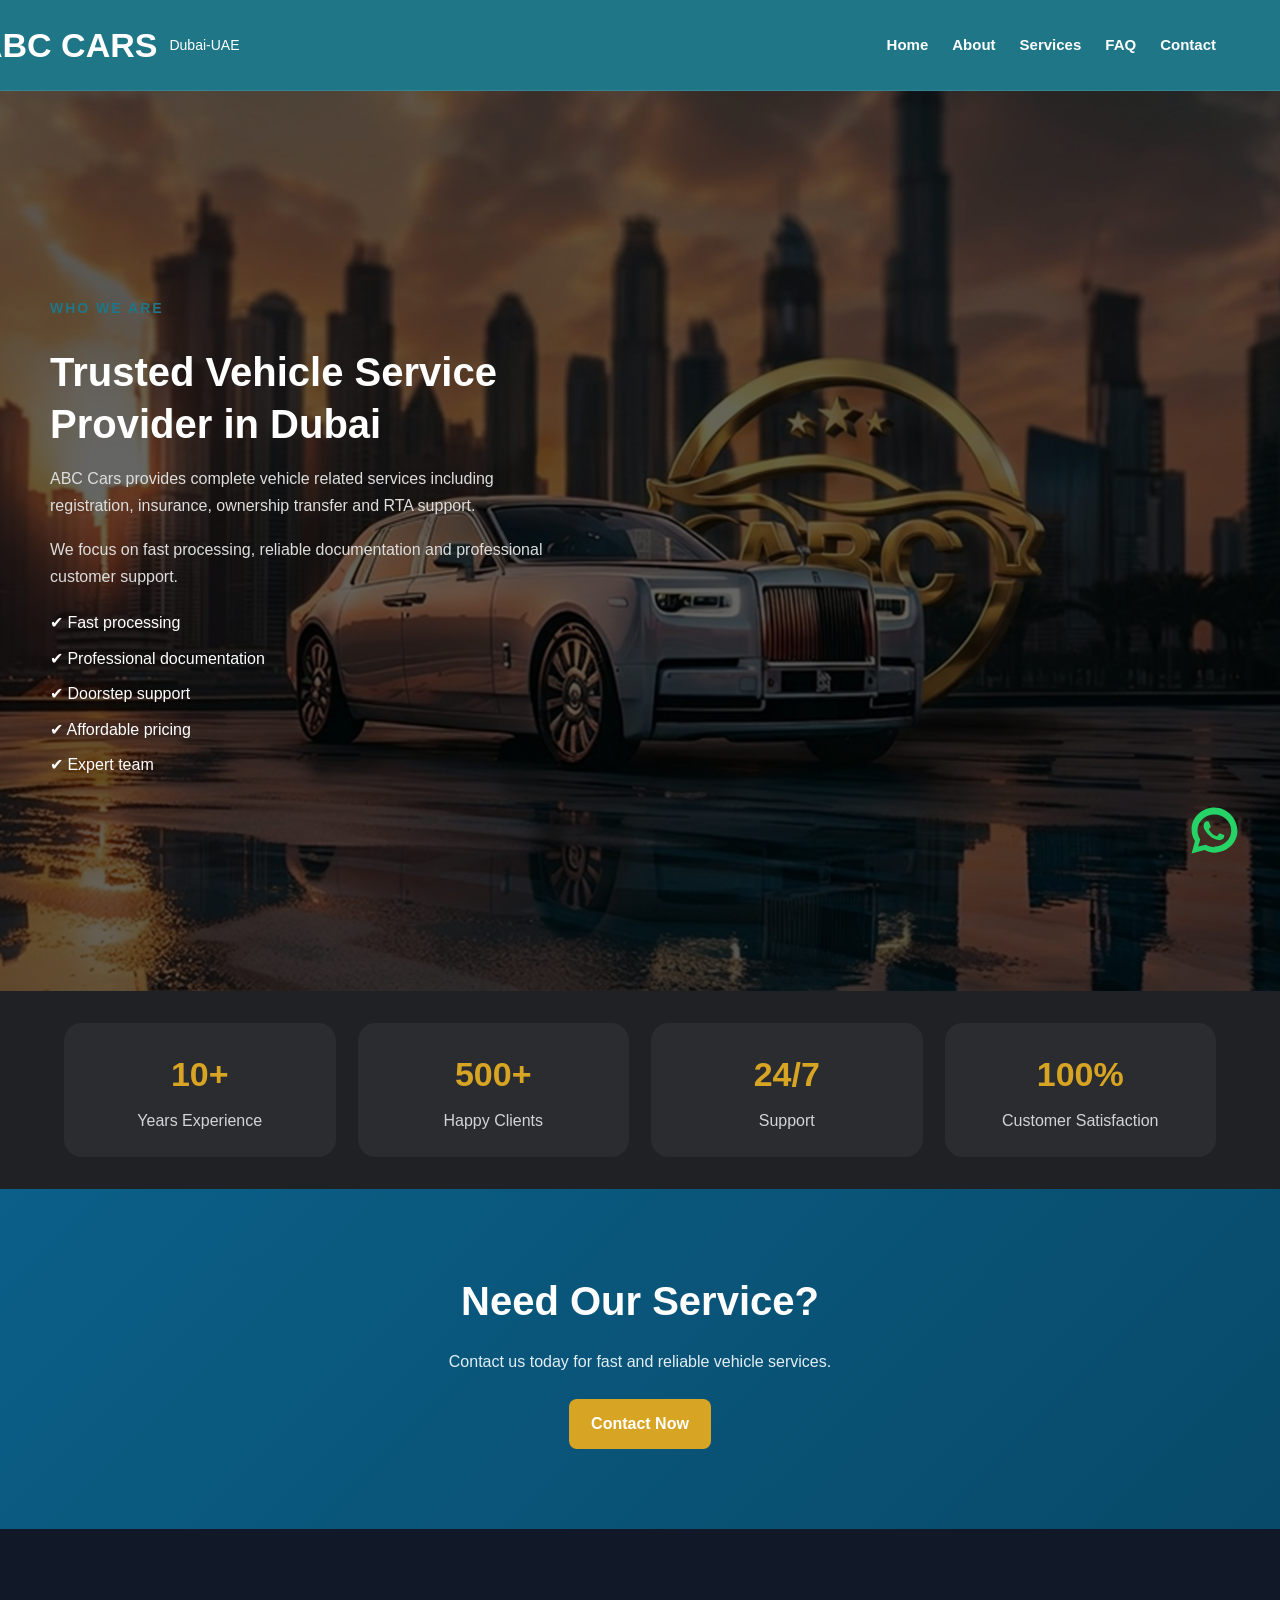
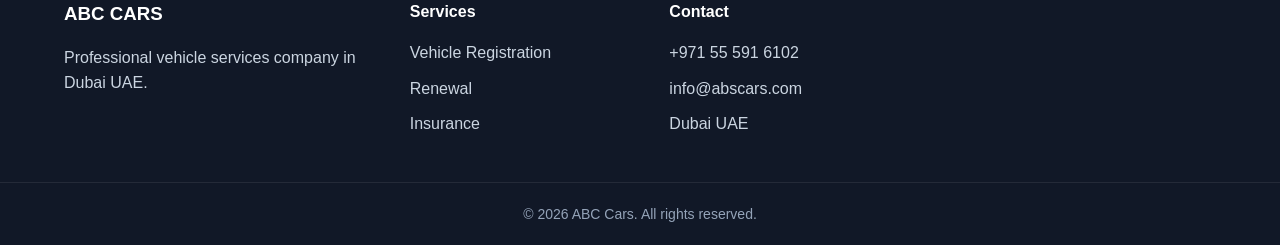
==== about.html @ 2a9a2180 "ABC CARS website - initial commit" ====
<!DOCTYPE html>
<html lang="en">
<head>
<meta charset="UTF-8">
<meta name="viewport" content="width=device-width, initial-scale=1.0">
<title>About - ABC Cars Dubai</title>

<link rel="stylesheet" href="style.css">
</head>

<body>

<!-- NAVBAR -->
<header class="navbar">
  <div class="container nav-wrap">

    <div class="logo">
      <img src="images/ABC Cars Lgo-01-02.png">
      <div class="logo-text">
        <h2>ABC CARS</h2>
        <p>Dubai-UAE</p>
      </div>
    </div>

    <button class="hamburger" id="menuBtn">☰</button>

    <ul class="nav-links" id="navLinks">
      <li><a href="index.html">Home</a></li>
      <li><a class="active" href="about.html">About</a></li>
      <li><a href="services.html">Services</a></li>
      <li><a href="faq.html">FAQ</a></li>
      <li><a href="contact.html">Contact</a></li>
    </ul>

  </div>
</header>

<section class="about-hero-section">
  <div class="about-overlay">

    <div class="container about-wrapper">

      <div class="about-content">

        <span class="section-tag">WHO WE ARE</span>
        <h2 class="section-title about-title">
  Trusted Vehicle Service Provider in Dubai
</h2>

        <p>
          ABC Cars provides complete vehicle related services including
          registration, insurance, ownership transfer and RTA support.
        </p>

        <p>
          We focus on fast processing, reliable documentation and
          professional customer support.
        </p>

        <ul class="about-list">
          <li>✔ Fast processing</li>
          <li>✔ Professional documentation</li>
          <li>✔ Doorstep support</li>
          <li>✔ Affordable pricing</li>
          <li>✔ Expert team</li>
        </ul>

      </div>

    </div>

  </div>
</section>

<!-- STATS -->
<section class="stats">
<div class="container stats-grid">

<div class="stat-box">
<h3>10+</h3>
<p>Years Experience</p>
</div>

<div class="stat-box">
<h3>500+</h3>
<p>Happy Clients</p>
</div>

<div class="stat-box">
<h3>24/7</h3>
<p>Support</p>
</div>

<div class="stat-box">
<h3>100%</h3>
<p>Customer Satisfaction</p>
</div>

</div>
</section>

<!-- CTA -->
<section class="cta-section">
<div class="container">
<h2>Need Our Service?</h2>
<p>Contact us today for fast and reliable vehicle services.</p>
<a href="contact.html" class="btn btn-secondary">Contact Now</a>
</div>
</section>

<!-- FOOTER -->
<footer class="footer">
<div class="container footer-grid">

<div>
<h3>ABC CARS</h3>
<p>Professional vehicle services company in Dubai UAE.</p>
</div>

<div>
<h4>Services</h4>
<ul class="footer-links">
<li><a href="vehicle-registration.html">Vehicle Registration</a></li>
<li><a href="renewal-registration.html">Renewal</a></li>
<li><a href="vehicle-insurance.html">Insurance</a></li>
</ul>
</div>

<div>
<h4>Contact</h4>
<p>+971 55 591 6102</p>
<p>info@abscars.com</p>
<p>Dubai UAE</p>
</div>

</div>

<div class="footer-bottom">
© 2026 ABC Cars. All rights reserved.
</div>
</footer>

<!-- WHATSAPP -->

<a href="https://wa.me/971555916102" class="whatsapp-float" target="_blank">

  <span class="wa-tooltip">Get in touch</span>

  <svg class="wa-icon" viewBox="0 0 24 24">
    <path fill="#25D366"
      d="M12 2C6.48 2 2 6.26 2 11.52c0 1.86.54 3.59 1.48 5.07L2 22l5.62-1.45c1.39.74 2.98 1.13 4.38 1.13 5.52 0 10-4.26 10-9.52S17.52 2 12 2zm0 17.27c-1.24 0-2.46-.33-3.52-.95l-.25-.15-3.34.86.89-3.14-.16-.26c-.68-1.08-1.04-2.32-1.04-3.61 0-3.86 3.3-7 7.36-7s7.36 3.14 7.36 7-3.3 7-7.36 7zm4.1-5.17c-.23-.11-1.37-.67-1.58-.75-.21-.08-.36-.11-.52.11-.15.22-.6.75-.74.9-.14.15-.27.17-.5.06-.23-.11-.98-.36-1.86-1.14-.69-.62-1.16-1.38-1.29-1.61-.13-.23-.01-.36.1-.47.1-.1.23-.25.34-.38.11-.13.15-.23.23-.38.08-.15.04-.28-.02-.39-.06-.11-.52-1.25-.71-1.71-.19-.45-.38-.39-.52-.4h-.44c-.15 0-.39.06-.59.28-.2.22-.77.75-.77 1.82s.79 2.11.9 2.26c.11.15 1.55 2.36 3.76 3.31.53.23.94.36 1.26.46.53.17 1.01.15 1.39.09.42-.06 1.37-.56 1.56-1.1.19-.54.19-1 .13-1.1-.06-.09-.21-.15-.44-.26z"/>
  </svg>

</a>

<script src="script.js"></script>
</body>
</html>
---- style.css ----
* {
  margin: 0;
  padding: 0;
  box-sizing: border-box;
}

:root {
  --primary: #0b5f88;
  --secondary: #d8a423;
  --dark: #202124;
  --dark-soft: #2f3136;
  --light: #f5f7fa;
  --white: #ffffff;
  --text: #5f6b7a;
  --border: #e5e7eb;
  --shadow: 0 12px 35px rgba(0, 0, 0, 0.12);
  --radius: 20px;
  --container: 1180px;
  --transition: 0.3s ease;
}

html {
  scroll-behavior: smooth;
}

body {
  font-family: Arial, Helvetica, sans-serif;
  color: #111827;
  background: var(--white);
  line-height: 1.6;
}

a {
  text-decoration: none;
  color: inherit;
  transition: var(--transition);
}

img {
  max-width: 100%;
  display: block;
}

ul {
  list-style: none;
}

.container {
  width: 90%;
  max-width: var(--container);
  margin: auto;
}

.section-padding {
  padding: 90px 0;
}

.btn {
  display: inline-flex;
  align-items: center;
  justify-content: center;
  gap: 10px;
  padding: 14px 26px;
  border-radius: 10px;
  font-weight: 700;
  border: none;
  cursor: pointer;
  transition: var(--transition);
}

.btn-primary {
  background: var(--primary);
  color: var(--white);
}

.btn-primary:hover {
  background: #084a69;
}

.btn-secondary {
  background: var(--secondary);
  color: var(--white);
}

.btn-secondary:hover {
  background: #b88d1c;
}

.btn-outline {
  border: 1px solid var(--white);
  color: var(--white);
  background: transparent;
}

.btn-outline:hover {
  background: var(--white);
  color: var(--primary);
}

.section-tag {
  display: inline-block;
  color: var(--secondary);
  font-size: 14px;
  font-weight: 700;
  letter-spacing: 1px;
  text-transform: uppercase;
  margin-bottom: 12px;
}

.section-title {
  font-size: 42px;
  line-height: 1.2;
  margin-bottom: 16px;
  color: #111827;
}

.section-desc {
  max-width: 700px;
  color: var(--text);
  font-size: 17px;
}

.text-center {
  text-align: center;
}



/* NAVBAR */
.navbar {
  position: sticky;
  top: 0;
  z-index: 999;
  background: #1E7687;   /* your primary color */
  border-bottom: 1px solid rgba(255,255,255,0.1);
}

.nav-wrap {
  display: flex;
  justify-content: space-between;
  align-items: center;
  gap: 20px;
  padding: 14px 0;
}

.logo {
  display: flex;
  align-items: center;
  gap: 12px;
  position: relative;
  right: 180px;
}

.logo img {
  width: 82px;              /* keep original size */
  transform: scale(1.25);   /* increase visually */
  transform-origin: left center;
}
.logo-text {
  display: flex;
  align-items: center;
  gap: 12px;
}
/* main title */
.logo-text h2 {
  font-size: 34px;
  color: #ffffff;
  margin: 0;
  line-height: 1;
}

/* divider line */
.logo-text .divider {
  width: 1px;
  height: 28px;
  background: rgba(255,255,255,0.5);
}

/* sub text */
.logo-text p {
  font-size: 14px;
  color: #fff;
  margin: 0;
}

.nav-links {
  display: flex;
  align-items: center;
  gap: 24px;
 
}

.nav-links li a {
  font-size: 15px;
  font-weight: 700;
  color: #ffffff;
  position: relative;
}

.nav-links li a:hover {
  color: #D4A017;   /* gold hover */
}

.nav-links li a::after {
  content: "";
  position: absolute;
  left: 0;
  bottom: -6px;
  width: 0%;
  height: 2px;
  display: none;
  background: var(--primary);
  transition: var(--transition);
}
.nav-links li a.active::after {
  width: 100%;
}

.nav-btn {
  display: flex;
  gap: 12px;
  align-items: center;
}

.hamburger {
  display: none;
  font-size: 28px;
  background: none;
  border: none;
  color: var(--primary);
  cursor: pointer;
}

.hero {
  position: relative;
  min-height: 100vh;
  display: flex;
  align-items: center;
  margin-top: -75px;

  padding: 0 0 40px;   /* ✅ remove top padding */
  padding-left: 60px;

  background: url("images/WhatsApp Image 2026-04-08 at 10.27.43 PM.jpeg") center/cover no-repeat;
}

/* content */
.hero-content {
  margin-left: 0;
  max-width: 600px;
  color: #fff;
}

/* badge */
.hero-badge {
  display: inline-block;
  padding: 10px 18px;
  border-radius: 50px;
  background: rgba(0,0,0,0.35);
  color: #fff;
  margin-bottom: 20px;
  backdrop-filter: blur(4px);
}

/* heading */
.hero-content h1 {
  font-family: 'Montserrat', sans-serif;
  font-size: 68px;
  line-height: 1;
  font-weight: 800;
  margin-bottom: 18px;
  text-shadow: 0 5px 20px rgba(0,0,0,0.45);
}

/* text */
.hero-subtext {
  font-size: 18px;
  margin-bottom: 28px;
  color: #fff;
  text-shadow: 0 3px 12px rgba(0,0,0,0.45);
}

/* buttons */
.hero-buttons {
  display: flex;
  gap: 15px;
  margin-bottom: 30px;
}

/* contact */
.hero-contact-box {
  display: flex;
  gap: 16px;
}

.hero-contact-item {
  padding: 16px 18px;
  border-radius: 14px;
  background: rgba(0,0,0,0.35);
  border: 1px solid rgba(255,255,255,.25);
}
.hero-services {
position: absolute;
  bottom: 100px;   /* 👈 moved up from bottom */
  left: 0;
  width: 100%;

  display: flex;
  justify-content: center;
  gap: 55px;   /* 👈 gap between boxes */

  padding: 0 20px;
 
}

/* individual boxes */
.hero-service {
  background: rgba(0,0,0,0.6);
  padding: 14px 20px;
  border-radius: 8px;

  text-align: center;
  transition: 0.3s;
}

.hero-service:last-child {
  border-right: none;
}

.hero-service h4 {
  color: #fff;
  font-size: 16px;
  font-weight: 600;
  margin: 0;
}
/* hover */
.hero-service:hover {
  background: rgba(255,255,255,0.15);
  transform: translateY(-4px);
}

/* buttons style */
.btn {
  padding: 12px 22px;
  border-radius: 8px;
  text-decoration: none;
  font-weight: 600;
}

.btn-primary {
  background: #fbbf24;
  color: #000;
}

.btn-outline {
  border: 1px solid #fff;
  color: #fff;
}

.hero-phone {
  position: absolute;
  top: 120px;
  right: 40px;
  background: rgba(0,0,0,0.4);
  color: #fff;
  padding: 12px 18px;
  border-radius: 50px;
  font-weight: 600;
  text-decoration: none;
  backdrop-filter: blur(6px);
  transition: 0.3s;
}
.hero-call {
  position: absolute;
  top: 120px;
  right: 40px;

  width: 60px;
  height: 60px;
  border-radius: 50%;

  display: flex;
  align-items: center;
  justify-content: center;

  background: rgba(255,255,255,0.12);
  backdrop-filter: blur(10px);
  border: 1px solid rgba(255,255,255,0.2);

  box-shadow: 0 10px 30px rgba(0,0,0,0.25);

  text-decoration: none;
  transition: 0.3s ease;
}

.hero-icons {
  position: absolute;
  top: 280px;
  right: 40px;

  display: flex;
  flex-direction: column;
  gap: 50px;   /* tight spacing */
}
/* make phone icon red */
.hero-icon svg {
  fill: #ff3b3b;   /* red color */
}


/* common style */
.hero-icon {
  width: 50px;
  height: 50px;
  border-radius: 50%;

  display: flex;
  align-items: center;
  justify-content: center;

  background: #e11d48;
  box-shadow: 0 8px 20px rgba(225, 29, 72, 0.4);

  transition: 0.3s ease;
}
.hero-whatsapp {
  width: 50px;
  height: 50px;
  border-radius: 50%;

  display: flex;
  align-items: center;
  justify-content: center;
  box-shadow: 0 8px 20px rgba(37, 211, 102, 0.4);

  position: relative;
  transition: 0.3s ease;
}
/* tooltip */
.icon-tooltip {
  position: absolute;
  right: 70px;
  top: 50%;
  transform: translateY(-50%);

  background: rgba(0,0,0,0.75);
  color: #fff;
  padding: 6px 12px;
  border-radius: 6px;
  font-size: 13px;
  white-space: nowrap;

  opacity: 0;
  visibility: hidden;
  transition: 0.3s ease;
}

/* show on hover */
.hero-icon:hover .icon-tooltip,
.hero-whatsapp:hover .icon-tooltip {
  opacity: 1;
  visibility: visible;
  right: 75px;
}
.hero-whatsapp {
  color: #25D366;   /* official WhatsApp green */
}

/* icon sizes */
.hero-icon svg,
.wa-icon {
  width: 24px;
  height: 24px;
  fill: #fff;
}

/* hover effects */
.hero-icon:hover {
  transform: scale(1.1);
  background: #D4A017;
}

.hero-icon:hover svg {
  fill: #000;
}

.hero-whatsapp:hover {
  transform: scale(1.1);
  background: rgba(255,255,255,0.2);
}

.hero-whatsapp:hover .wa-icon {
  fill: #fff;
}
/* ABOUT */

/* ABOUT HERO SECTION */
.about-hero-section {
  position: relative;
  height: 100vh;
  background: url("images/WhatsApp Image 2026-04-08 at 10.27.43 PM.jpeg") center/cover no-repeat;
  color: #fff;
}

/* OVERLAY (IMPORTANT) */
.about-overlay {
  position: absolute;
  width: 100%;
  height: 100%;
  top: 0;
  left: 0;
  background: rgba(0, 0, 0, 0.6); /* makes text readable */

  display: flex;
  align-items: center;
}

/* WRAPPER */
.about-wrapper {
  position: relative;
  z-index: 2;
  display: flex;
  width: 100%;
}

/* CONTENT */
.about-content {
  max-width: 520px;
  margin-right: 60px;
  text-align: left;
}
.about-title {
  color: #ffffff;
  font-size: 40px;
  line-height: 1.3;
}
/* TEXT STYLING */
.section-tag {
  color:#1E7687;
  letter-spacing: 2px;
  font-size: 14px;
}

.section-title {
  font-size: 40px;
  margin: 15px 0;
  line-height: 1.3;
}

.about-content p {
  color: #ddd;
  margin-bottom: 16px;
  line-height: 1.7;
}

/* LIST */
.about-list {
  margin-top: 20px;
}

.about-list li {
  margin-bottom: 10px;
  color: #fff;
}

/* REMOVE UNUSED (IMPORTANT) */
/* DELETE these from your code:
.about-grid {}
.about-image {}
*/

/* MOBILE FIX */
@media (max-width: 768px) {
  .about-wrapper {
    justify-content: center;
    padding: 0 20px;
  }

  .about-content {
    margin-right: 0;
    text-align: center;
  }
}
/* STATS */
.stats {
  background: var(--dark);
  color: var(--white);
  padding: 32px 0;
}

.stats-grid {
  display: grid;
  grid-template-columns: repeat(4, 1fr);
  gap: 22px;
}

.stat-box {
  background: rgba(255, 255, 255, 0.05);
  border-radius: 18px;
  padding: 24px 20px;
  text-align: center;
}

.stat-box h3 {
  font-size: 34px;
  color: var(--secondary);
  margin-bottom: 6px;
}

.stat-box p {
  color: #d1d5db;
}

/* SERVICES */
.services-grid {
  display: grid;
  grid-template-columns: repeat(3, 1fr);
  gap: 26px;
  margin-top: 40px;
}

.service-card {
  background: var(--white);
  border: 1px solid var(--border);
  border-radius: var(--radius);
  padding: 28px;
  box-shadow: 0 8px 22px rgba(0, 0, 0, 0.05);
  transition: var(--transition);
}

.service-card:hover {
  transform: translateY(-8px);
  box-shadow: var(--shadow);
}

.service-icon {
  width: 62px;
  height: 62px;
  border-radius: 16px;
  background: rgba(11, 95, 136, 0.1);
  color: var(--primary);
  display: flex;
  align-items: center;
  justify-content: center;
  font-size: 26px;
  font-weight: 800;
  margin-bottom: 18px;
}

.service-card h3 {
  font-size: 22px;
  margin-bottom: 12px;
  color: #111827;
}

.service-card p {
  color: var(--text);
  margin-bottom: 18px;
}

.service-card a {
  color: var(--primary);
  font-weight: 700;
}

/* SERVICE DETAIL */
.service-detail {
  display: grid;
  grid-template-columns: 1fr 0.9fr;
  gap: 40px;
  align-items: center;
}

.service-detail img {
  border-radius: var(--radius);
  box-shadow: var(--shadow);
}

.service-detail-content h2 {
  font-size: 38px;
  margin-bottom: 18px;
}

.service-detail-content p {
  margin-bottom: 14px;
  color: var(--text);
}

.detail-list {
  margin-top: 20px;
}

.detail-list li {
  padding: 12px 0;
  border-bottom: 1px solid #e5e7eb;
  color: #374151;
  font-weight: 600;
}

/* WHY CHOOSE */
.why-section {
  background: var(--light);
}

.why-grid {
  display: grid;
  grid-template-columns: repeat(4, 1fr);
  gap: 24px;
  margin-top: 40px;
}

.why-card {
  background: var(--white);
  border-radius: var(--radius);
  padding: 28px 22px;
  text-align: center;
  box-shadow: 0 8px 20px rgba(0, 0, 0, 0.05);
}

.why-card h3 {
  margin: 16px 0 10px;
  font-size: 21px;
}

.why-card p {
  color: var(--text);
}

/* TESTIMONIAL */
.testimonial-grid {
  display: grid;
  grid-template-columns: repeat(2, 1fr);
  gap: 24px;
  margin-top: 40px;
}

.testimonial-card {
  background: var(--white);
  border: 1px solid var(--border);
  border-radius: var(--radius);
  padding: 28px;
  box-shadow: 0 8px 20px rgba(0, 0, 0, 0.04);
}

.testimonial-card p {
  color: var(--text);
  margin-bottom: 16px;
}

.testimonial-card h4 {
  color: #111827;
  margin-bottom: 4px;
}

.testimonial-card span {
  color: #6b7280;
  font-size: 14px;
}

/* FAQ */
.faq-wrapper {
  max-width: 950px;
  margin: 40px auto 0;
}

.faq-item {
  border: 1px solid var(--border);
  border-radius: 14px;
  margin-bottom: 16px;
  overflow: hidden;
  background: var(--white);
}

.faq-question {
  width: 100%;
  border: none;
  background: var(--white);
  padding: 20px 22px;
  text-align: left;
  font-size: 18px;
  font-weight: 700;
  cursor: pointer;
  color: #1f2937;
  display: flex;
  justify-content: space-between;
  align-items: center;
}

.faq-answer {
  display: none;
  padding: 0 22px 20px;
  color: var(--text);
}

.faq-item.active .faq-answer {
  display: block;
}

.faq-item.active .faq-question {
  color: var(--primary);
}

/* CONTACT */
.contact-grid {
  display: grid;
  grid-template-columns: 0.9fr 1.1fr;
  gap: 30px;
  margin-top: 40px;
}

.contact-info {
  background: var(--dark);
  color: var(--white);
  padding: 35px;
  border-radius: var(--radius);
}

.contact-info h3 {
  font-size: 28px;
  margin-bottom: 20px;
}

.contact-info p {
  color: #d1d5db;
  margin-bottom: 14px;
}

.contact-card {
  margin-bottom: 18px;
  padding-bottom: 18px;
  border-bottom: 1px solid rgba(255, 255, 255, 0.12);
}

.contact-form {
  background: var(--white);
  padding: 35px;
  border-radius: var(--radius);
  box-shadow: var(--shadow);
}

.form-group {
  margin-bottom: 18px;
}

.form-group input,
.form-group select,
.form-group textarea {
  width: 100%;
  padding: 15px 16px;
  border: 1px solid var(--border);
  border-radius: 10px;
  font-size: 15px;
  outline: none;
}

.form-group input:focus,
.form-group select:focus,
.form-group textarea:focus {
  border-color: var(--primary);
}

.form-group textarea {
  resize: vertical;
  min-height: 140px;
}

/* CTA */
.cta-section {
  background: linear-gradient(135deg, var(--primary), #084a69);
  color: var(--white);
  padding: 80px 0;
  text-align: center;
}

.cta-section h2 {
  font-size: 40px;
  margin-bottom: 16px;
}

.cta-section p {
  max-width: 760px;
  margin: 0 auto 24px;
  color: #e3eff7;
}

/* FOOTER */
.footer {
  background: #111827;
  color: #cbd5e1;
  padding-top: 70px;
}

.footer-grid {
  display: grid;
  grid-template-columns: 1.1fr 0.8fr 0.8fr 1fr;
  gap: 30px;
  padding-bottom: 35px;
}

.footer h3,
.footer h4 {
  color: var(--white);
  margin-bottom: 16px;
}

.footer p,
.footer li {
  color: #cbd5e1;
  margin-bottom: 10px;
}

.footer-links li a:hover {
  color: var(--secondary);
}

.footer-bottom {
  border-top: 1px solid rgba(255, 255, 255, 0.08);
  text-align: center;
  padding: 20px 0;
  color: #94a3b8;
  font-size: 14px;
}

/* FLOATING BUTTON */
.whatsapp-float {
  position: fixed;
  right: 20px;
  bottom: 20px;
  background: #25d366;
  color: var(--white);
  padding: 14px 18px;
  border-radius: 40px;
  font-weight: 700;
  box-shadow: 0 12px 24px rgba(37, 211, 102, 0.3);
  z-index: 999;
}

/* RESPONSIVE */
@media (max-width: 1100px) {
  .hero-left h1 {
    font-size: 60px;
  }

  .hero-grid,
  .about-grid,
  .service-detail,
  .contact-grid,
  .footer-grid,
  .why-grid {
    grid-template-columns: 1fr 1fr;
  }

  .services-grid {
    grid-template-columns: repeat(2, 1fr);
  }

  .stats-grid {
    grid-template-columns: repeat(2, 1fr);
  }

  .hero::before {
    width: 42%;
    height: 180px;
  }
}

@media (max-width: 991px) {
  .hamburger {
    display: block;
  }

  .nav-btn {
    display: none;
  }

  .nav-links {
    position: absolute;
    top: 100%;
    left: 0;
    width: 100%;
    background: var(--white);
    flex-direction: column;
    align-items: flex-start;
    padding: 20px 5%;
    gap: 18px;
    display: none;
    border-top: 1px solid var(--border);
    box-shadow: 0 12px 24px rgba(0, 0, 0, 0.06);
  }

  .nav-links.show {
    display: flex;
  }

  .hero {
    min-height: auto;
    padding: 90px 0 70px;
  }

  .hero-grid,
  .about-grid,
  .service-detail,
  .contact-grid,
  .footer-grid,
  .testimonial-grid,
  .why-grid {
    grid-template-columns: 1fr;
  }

  .hero-left h1 {
    font-size: 52px;
  }

  .hero-right {
    min-height: auto;
    margin-top: 30px;
  }

  .hero-logo-box {
    position: static;
    margin-bottom: 20px;
  }

  .hero-shield {
    width: 180px;
    right: 50%;
    transform: translateX(50%);
    top: 40px;
  }

  .hero::before {
    display: none;
  }
}

@media (max-width: 768px) {
  .section-padding {
    padding: 70px 0;
  }

  .section-title,
  .cta-section h2 {
    font-size: 32px;
  }

  .page-hero h1 {
    font-size: 38px;
  }

  .hero-left h1 {
    font-size: 42px;
  }

  .hero-points li,
  .hero-contact p {
    font-size: 16px;
  }

  .services-grid,
  .stats-grid {
    grid-template-columns: 1fr;
  }

  .logo img {
    width: 52px;
    height: 52px;
  }

  .logo-text h2 {
    font-size: 28px;
  }
}

@media (max-width: 480px) {
  .hero-left h1 {
    font-size: 34px;
  }

  .section-title {
    font-size: 28px;
  }

  .page-hero h1 {
    font-size: 32px;
  }

  .btn {
    width: 50%;
  }

  .topbar .container {
    justify-content: center;
    text-align: center;
  }
}

.whatsapp-float {
  position: fixed;
  right: 20px;
  bottom: 20px;
  background: transparent;
  box-shadow: none;
  z-index: 999;
}

.wa-icon {
  width: 55px;
  height: 55px;
  cursor: pointer;
  transition: .3s ease;
}

.wa-icon:hover {
  transform: scale(1.1);
}
/* Tooltip bubble */
.wa-tooltip {
  position: absolute;
  right: 70px;
  background: #fff;
  color: #111;
  padding: 8px 14px;
  border-radius: 20px;
  font-size: 14px;
  font-weight: 600;
  box-shadow: 0 8px 20px rgba(0,0,0,.15);
  white-space: nowrap;
  opacity: 0;
  transform: translateY(5px);
  transition: .3s ease;
}

/* arrow */
.wa-tooltip::after {
  content: "";
  position: absolute;
  right: -6px;
  top: 50%;
  transform: translateY(-50%);
  border-left: 6px solid #fff;
  border-top: 6px solid transparent;
  border-bottom: 6px solid transparent;
}

/* show on hover */
.whatsapp-float:hover .wa-tooltip {
  opacity: 1;
  transform: translateY(0);
}




@media (max-width: 768px) {

  /* FIX logo position only in mobile */
  .logo {
    right: 0;
  }

  /* Show hamburger */
  .hamburger {
    display: block;
    color: #fff;
  }
.navbar {
  position: relative;   /* ✅ IMPORTANT */
} 

.nav-links {
    position: absolute;
    top: 100%;
    right: 0;
    left: auto;

    width: 150px;
    background: #1E7687;

    padding: 15px;
    border-radius: 10px;

    display: none;
    align-items: center;
  }

  .nav-links.active {
    display: flex;
    flex-direction: column;
  }


  /* ✅ SHOW MENU */
  .nav-links.active {
    opacity: 1;
    visibility: visible;
    transform: translateY(0);
  }


   .nav-links li a {
    font-size: 15px;      /* slightly smaller */
    padding: 8px 0;       /* tighter spacing */
  }

  /* Show when active */
  .nav-links.active {
    right: 0;
  }

  /* Adjust logo text for small screens */
  .logo-text h2 {
    font-size: 18px;
  }

  .logo-text p {
    font-size: 11px;
  }

}

@media (max-width: 768px) {

  /* HERO BACKGROUND WIDTH FIX */
  .hero {
    margin-top: 0;
    padding: 70px 15px 90px;
     /* show more width */
  }

  /* CONTENT */
  .hero-content h1 {
    font-size: 28px;
    line-height: 1.2;
  }

  .hero-subtext {
    font-size: 14px;
  }
/* BUTTONS SMALL + ONE LINE */
.hero-buttons {
  display: flex;
  flex-direction: row;
  justify-content: center;
  align-items: center;
  gap: 8px;
  flex-wrap: nowrap; /* FORCE single line */
  width: 50%;
  margin-left: 10px;
}

.hero-badge {
  display: inline-block;
  padding: 4px 12px;     /* slightly bigger */
  border-radius: 50px;
  background: rgba(0, 0, 0, 0.35);
  color: #fff;
  font-size: 11px;
  margin-bottom: 10px;    /* reduced spacing */
  margin-top: -40px;     /* moves it upward */
  backdrop-filter: blur(4px);
  line-height: 1.2;
}
.btn {
  padding: 6px 2px;
  font-size: 11px;
  white-space: nowrap; /* prevent text breaking */
  border-radius: 20px;
}

  /* 🔥 SERVICES — ONE LINE ONLY */
  .hero-services {
    position: absolute;
    bottom: 15px;
    left: 0;
    width: 90%;

    display: flex;
    justify-content: space-between;
    gap: 6px;
    padding: 0 10px;
  }

  .hero-service {
    padding: 3px 2px;
    flex: 1; /* equal width */
    text-align: center;
  }

  .hero-service h4 {
    font-size: 9px;
    line-height: 1.2;
  }

  /* 🔥 ICONS SMALL + CLEAN */
.hero-icons {
  position: absolute;   /* ✅ sticks inside hero */
  top: 130px;           /* same as desktop */
  right: 15px;

  display: flex;
  flex-direction: column;
  gap: 35px;

  z-index: 10;
}

/* KEEP SAME SIZE AS DESKTOP */
.hero-icon,
.hero-whatsapp {
  width: 40px;
  height: 40px;

  display: flex;
  align-items: center;
  justify-content: center;
}

/* ICON SIZE */
.hero-icon svg,
.wa-icon {
  width: 24px;
  height: 24px;
}

/* OPTIONAL */
.icon-tooltip {
  display: none;
}

}



/* TABLET */
@media (max-width: 768px) {
  .cta-section {
    padding: 60px 15px;
  }

  .cta-section h2 {
    font-size: 28px;
  }

  .cta-section p {
    font-size: 14px;
  }

  .cta-section .btn {
    padding: 10px 20px;
    font-size: 13px;
  }
}

/* MOBILE SMALL */
@media (max-width: 480px) {
  .cta-section h2 {
    font-size: 24px;
  }

  .cta-section p {
    font-size: 13px;
  }

  .cta-section .btn {
    width: 100%;   /* full width button on very small screens */
    max-width: 105px;

  }
}




@media (max-width: 768px) {

  /* FOOTER */
  .footer {
    padding-top: 40px;
    text-align: center;
  }

  /* GRID */
  .footer-grid {
    grid-template-columns: 1fr;
    gap: 16px;   /* tighter spacing */
    padding-bottom: 18px;
  }

  /* HEADINGS SMALLER */
  .footer h3 {
    font-size: 16px;
    margin-bottom: 8px;
  }

  .footer h4 {
    font-size: 15px;
    margin-bottom: 8px;
  }

  /* TEXT SMALL + TIGHT */
  .footer p,
  .footer li {
    font-size: 13px;
    margin-bottom: 6px;
    line-height: 1.4;
  }

  /* LINKS CLEAN */
  .footer-links {
    padding: 0;
  }

  .footer-links li {
    margin-bottom: 6px;
  }

  /* FOOTER BOTTOM */
  .footer-bottom {
    font-size: 11px;
    padding: 12px 8px;
  }
}


/* about.html */

/* ================= ABOUT HERO RESPONSIVE ================= */

/* BASE */
@media (max-width: 768px) {

  .about-hero-section {
    padding: 70px 15px 90px;   /* same spacing as home hero */
    min-height: auto;
  }

  .about-overlay {
    align-items: center;   /* vertical center like hero */
  }

  .about-wrapper {
    justify-content: flex-start; /* left aligned like home */
  }

  .about-content {
    max-width: 100%;
  }

  .about-title {
    font-size: 28px;      /* match home hero */
    line-height: 1.2;
  }

  .about-content p {
    font-size: 14px;
  }

}


@media (max-width: 480px) {

  .about-hero-section {
    padding: 60px 15px 80px;   /* tighter like home */
  }

  .about-title {
    font-size: 24px;
  }

  .about-content p {
    font-size: 13px;
  }

}
/* ================= TABLET ================= */
@media (max-width: 992px) {

  .about-hero-section {
    min-height: auto;
     min-height: 70vh;
    padding: 60px 20px;
  }

  .about-title {
    font-size: 48px;
    line-height: 1.15;
  }

  .about-content p {
    font-size: 16px;
  }
}

/* ================= MOBILE ================= */
@media (max-width: 768px) {

  .about-hero-section {
    padding: 50px 20px;
     min-height: 50vh;
    text-align: left;   /* ✅ LEFT ALIGN */
  }

  .about-overlay {
    justify-content: flex-start;  /* ✅ keep left */
  }

  .about-wrapper {
    justify-content: flex-start;  /* ✅ keep left */
  }

  .about-content {
    text-align: left;   /* ✅ LEFT ALIGN */
    max-width: 100%;
  }

  /* 🔥 HERO STYLE FONT */
  .about-title {
    font-size: 42px;
    line-height: 1.1;
    font-weight: 800;
  }

  .section-tag {
    font-size: 13px;
    letter-spacing: 1px;
  }

  .about-content p {
    font-size: 16px;
  }

  .about-list {
    margin-top: 18px;
  }

  .about-list li {
    font-size: 14px;
  }
}

/* ================= SMALL MOBILE ================= */
@media (max-width: 480px) {

  .about-title {
    font-size: 34px;
  }
    .about-hero-section {
    min-height: 55vh;   /* ⬅️ compact hero */
    padding: 40px 15px;
  }

  .about-content p {
    font-size: 15px;
  }

  .about-list li {
    font-size: 13px;
  }
}



/* ================= STATS + CTA RESPONSIVE ================= */

/* Tablet */
@media (max-width: 992px) {

  .stats {
    padding: 20px 0; /* reduce height */
  }

  .stats-grid {
    grid-template-columns: repeat(2, 1fr);
    gap: 12px;
  }

  .stat-box {
    padding: 14px 10px;
    border-radius: 12px;
  }

  .stat-box h3 {
    font-size: 22px;
  }

  .stat-box p {
    font-size: 13px;
  }

  /* CTA smaller */
  .cta-section {
    padding: 50px 20px;
  }

  .cta-section h2 {
    font-size: 28px;
  }

  .cta-section p {
    font-size: 14px;
  }

  .cta-section .btn {
    padding: 10px 18px;
    font-size: 14px;
  }
}


/* Mobile */
@media (max-width: 768px) {

  .stats {
    padding: 16px 0;
  }

  .stats-grid {
    grid-template-columns: repeat(2, 1fr); /* still 2 per row */
    gap: 10px;
  }

  .stat-box {
    padding: 12px 8px;
  }

  .stat-box h3 {
    font-size: 20px;
  }

  .stat-box p {
    font-size: 12px;
  }

  /* CTA compact */
  .cta-section {
    padding: 40px 15px;
    text-align: center;
  }

  .cta-section h2 {
    font-size: 24px;
  }

  .cta-section p {
    font-size: 13px;
    margin-bottom: 16px;
  }

  .cta-section .btn {
    padding: 8px 16px;
    font-size: 13px;
  }
}


/* Small Mobile */
@media (max-width: 480px) {

  .stats-grid {
    grid-template-columns: 1fr 1fr; /* keep compact */
  }

  .stat-box h3 {
    font-size: 18px;
  }

  .stat-box p {
    font-size: 11px;
  }

  .cta-section h2 {
    font-size: 20px;
  }

  .cta-section p {
    font-size: 12px;
  }

  .cta-section .btn {
    font-size: 12px;
    padding: 7px 14px;
  }
}



/* ================= iPhone XR / 400px–430px FIX ================= */
@media (min-width: 400px) and (max-width: 430px) {

  .about-hero-section {
    min-height: 50vh;
    padding: 40px 15px;   /* same as iPhone SE */
  }

  .about-content {
    text-align: left;
    max-width: 100%;
  }

  /* 🔥 FORCE SAME FONT AS SE */
  .about-title {
    font-size: 34px;   /* same as your 480px block */
    line-height: 1.1;
    font-weight: 800;
  }

  .section-tag {
    font-size: 13px;
  }

  .about-content p {
    font-size: 15px;
  }

  .about-list li {
    font-size: 13px;
  }

}



/* ================= SERVICE PAGE HERO RESPONSIVE ================= */

/* 📱 Tablet & Mobile */
@media (max-width: 768px) {

  .page-hero {
    min-height: 40vh;
    padding: 60px 15px 20px;
    margin-bottom: -40px;
    display: flex;
    align-items: center;
    text-align: left;   /* same as home hero */
  }

  .page-hero-content {
    text-align: left;
  }

  .page-hero h1,
  .page-hero-content h1 {
    font-size: 28px;
    line-height: 1.2;
    margin-bottom: 8px;
  }

  .page-hero p,
  .page-hero-content p {
    font-size: 14px;
  }

  .section-title {
    font-size: 30px;
    line-height: 1.3;
    margin-bottom: 10px;
  }

  .section-tag {
    font-size: 12px;
    margin-bottom: 6px;
    display: block;
  }

  .section-padding {
    padding: 20px 0;
     padding-top: 40px; 
  }

}


/* 📱 Small Mobile */
@media (max-width: 480px) {

  .page-hero {
    min-height: 30vh;
    padding: 50px 15px 15px;
    margin-bottom: -40px;
  }

  .page-hero h1 {
    font-size: 24px;
  }

  .page-hero p {
    font-size: 13px;
  }

}


/* 📱 Extra Small Devices (iPhone SE, etc.) */
@media (max-width: 380px) {

  .page-hero {
    min-height: 28vh;
    padding: 45px 12px 10px;
  }

  .page-hero h1 {
    font-size: 22px;
  }

}
/* ================= FAQ RESPONSIVE ================= */

/* Mobile (XR, normal phones) */
@media (max-width: 768px) {

  /* FIX spacing between sections */
  .section-padding {
    padding: 30px 0;   /* 👈 only top-bottom (important) */
  }

  .page-hero {
    padding-bottom: 85px;
  }

  /* FAQ wrapper */
  .faq-wrapper {
    max-width: 360px;
    margin: 10px auto 0;
  }

  /* FAQ items */
  .faq-item {
    width: 100%;
    margin-bottom: 16px;   /* 👈 balanced spacing */
    border-radius: 10px;
  }

  .faq-question {
    width: 100%;
    font-size: 15px;
    padding: 14px 16px;
    text-align: left;
  }

  .faq-answer {
    width: 100%;
    font-size: 14px;
    padding: 0 16px 14px;
    line-height: 1.6;
    text-align: left;
  }

}


/* Small phones (iPhone SE) */
@media (max-width: 380px) {

  .faq-wrapper {
    max-width: 100%;
    padding: 0 10px;
  }

  .faq-item {
    margin-bottom: 12px;   /* 👈 smaller spacing */
  }

  .faq-question {
    font-size: 14px;
    padding: 12px 14px;
  }

}

/* ================= WHATSAPP MOBILE ================= */
@media (max-width: 768px) {

  .wa-icon {
    width: 50px;   /* 👈 bigger icon */
    height: 50px;
    margin-bottom: 10px;
  }

  .whatsapp-float {
    right: 15px;
    bottom: 15px;
  }

  .wa-tooltip {
    font-size: 13px;
    padding: 16px 15px;
  }

}



/* ================= CONTACT RESPONSIVE ================= */

/* Tablet */
@media (max-width: 992px) {

  .contact-grid {
    grid-template-columns: 1fr;
    gap: 25px;
  }

  .contact-info,
  .contact-form {
    padding: 25px;
  }

  .contact-info h3 {
    font-size: 22px;
  }
}


/* Mobile (ALL PHONES FIXED) */
@media (max-width: 768px) {

  .section-padding {
    padding: 35px 0;   /* clean spacing */
  }

  .contact-grid {
    grid-template-columns: 1fr;
    gap: 30px;
  }

    .section-padding {
    padding: 5px 0;   /* 🔥 reduce top & bottom gap */
  }

    .contact-info {

    margin-bottom: 5px;   /* 🔥 remove extra space */
  }

  /* 🔥 FIX WIDTH ISSUE (important for iPhone SE & XR) */
  .container {
    
    width: 92%;
  }

  .contact-info,
  .contact-form {
    width: 100%;
    padding: 20px;
    border-radius: 14px;
  }

  /* TEXT */
  .contact-info h3 {
    font-size: 20px;
    margin-bottom: 15px;
  }

  .contact-card p {
    font-size: 14px;
  }

  /* FORM */
  .form-group input,
  .form-group select,
  .form-group textarea {
    font-size: 14px;
    padding: 12px 14px;
  }

  .form-group textarea {
    min-height: 120px;
  }

  /* BUTTON */
  .btn {
    width: 100%;
    padding: 12px;
    font-size: 14px;
  }

}


/* SMALL MOBILE (iPhone SE FIX) */
@media (max-width: 380px) {

  .contact-info,
  .contact-form {
    padding: 16px;
  }

  .contact-info h3 {
    font-size: 18px;
  }

  .contact-card p {
    font-size: 13px;
  }

  .form-group input,
  .form-group select,
  .form-group textarea {
    font-size: 13px;
    padding: 10px 12px;
  }

  .btn {
    font-size: 13px;
    padding: 10px;
  }

}
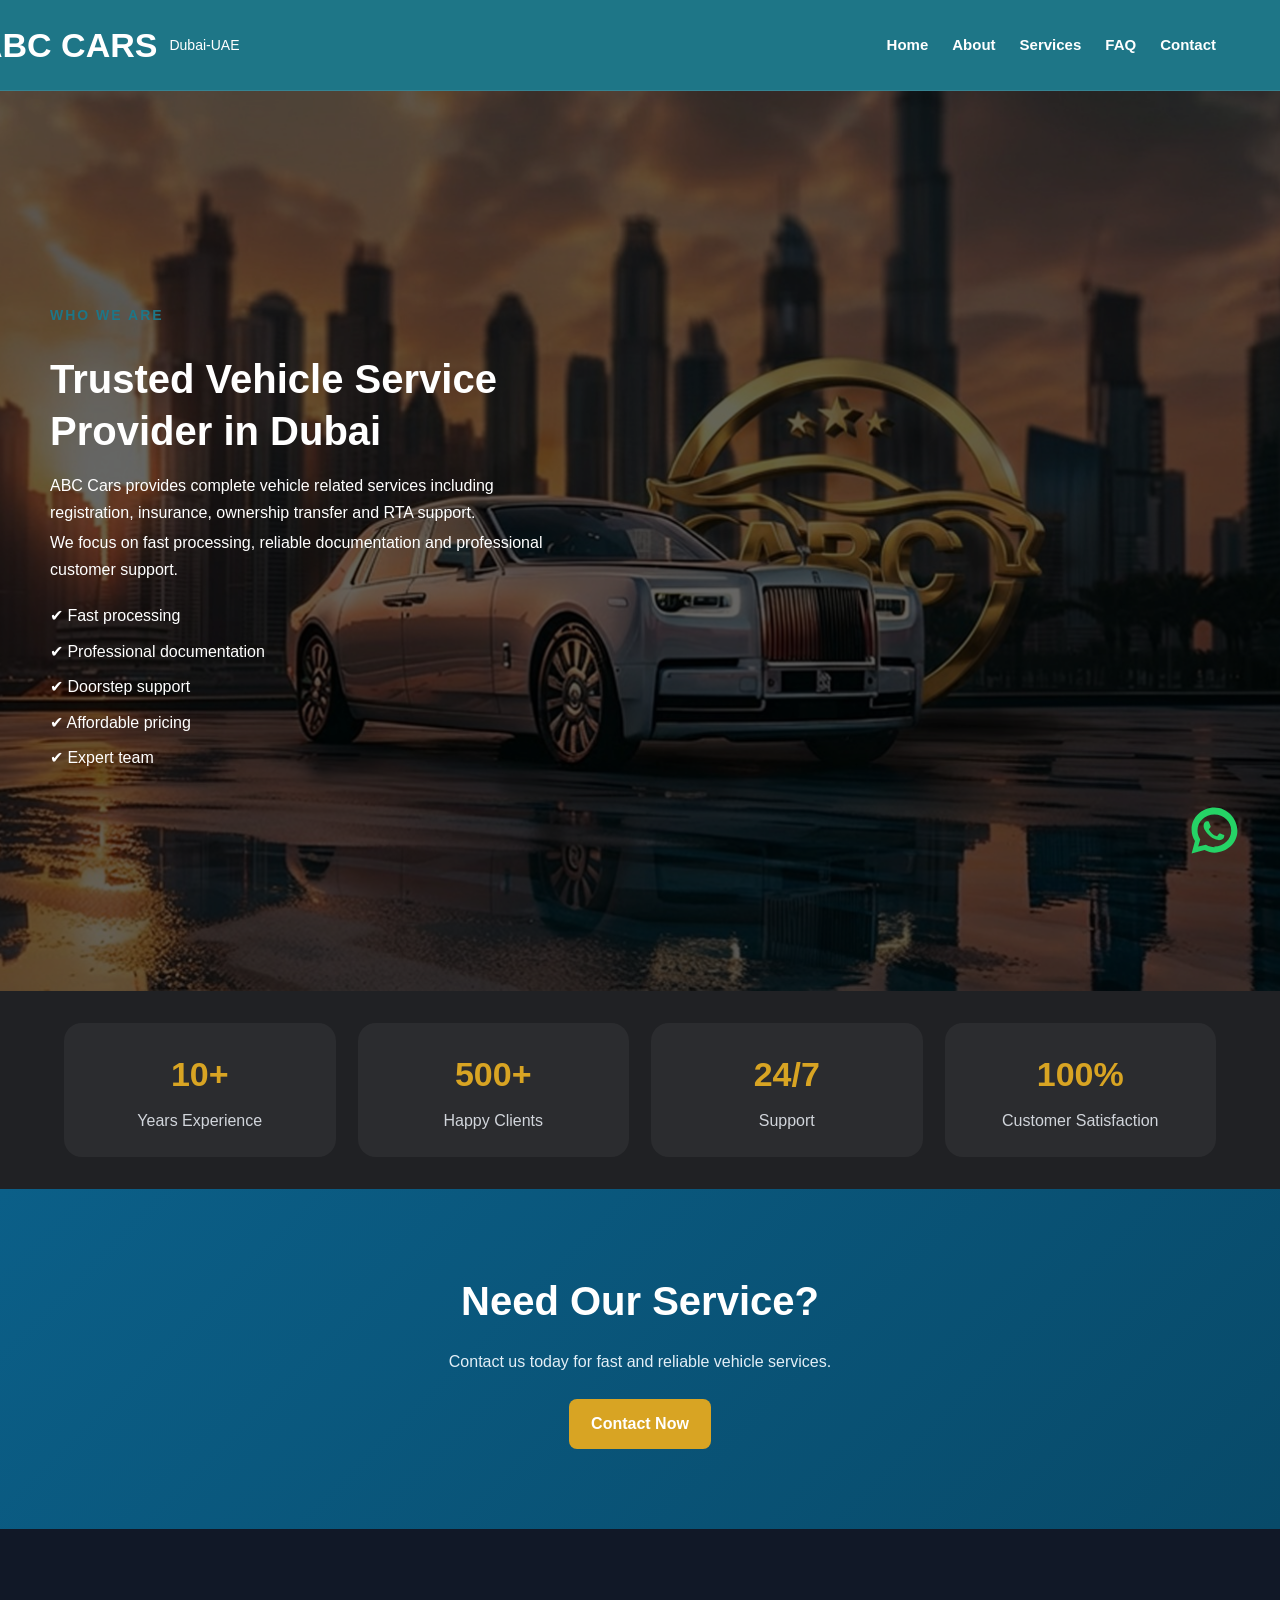
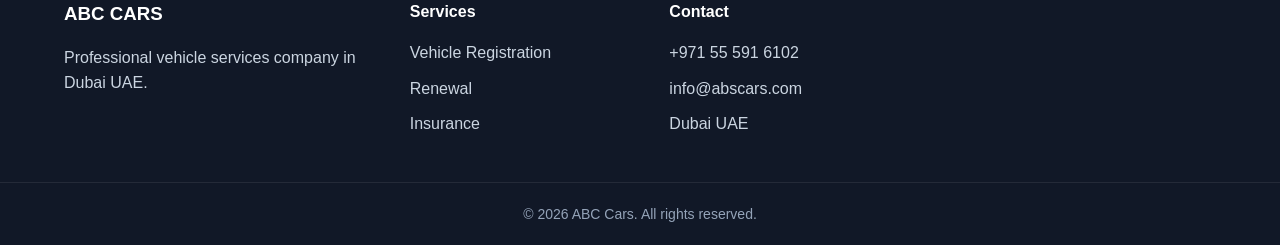
==== commit aabf8313: "Update about.html" ====
--- a/about.html
+++ b/about.html
@@ -155,4 +155,4 @@
 
 <script src="script.js"></script>
 </body>
-</html>+</html>
--- a/style.css
+++ b/style.css
@@ -548,8 +548,8 @@
 }
 
 .about-content p {
-  color: #ddd;
-  margin-bottom: 16px;
+  color: #ffffff;
+  margin-bottom: 2px;
   line-height: 1.7;
 }
 
@@ -1062,8 +1062,8 @@
   }
 
   .logo img {
-    width: 52px;
-    height: 52px;
+    width: 62px;
+    height: 48px;
   }
 
   .logo-text h2 {
@@ -1223,7 +1223,7 @@
   /* HERO BACKGROUND WIDTH FIX */
   .hero {
     margin-top: 0;
-    padding: 70px 15px 90px;
+    padding: 10px 15px 90px;
      /* show more width */
   }
 
@@ -1234,7 +1234,10 @@
   }
 
   .hero-subtext {
-    font-size: 14px;
+    font-size: 11px;
+    margin-bottom: 162px;
+    color: #fff;
+    text-shadow: 0 3px 12px rgba(0, 0, 0, 0.45);
   }
 /* BUTTONS SMALL + ONE LINE */
 .hero-buttons {
@@ -1245,7 +1248,8 @@
   gap: 8px;
   flex-wrap: nowrap; /* FORCE single line */
   width: 50%;
-  margin-left: 10px;
+  margin-left: 13px;
+  margin-bottom: -18px;
 }
 
 .hero-badge {
@@ -1294,7 +1298,7 @@
   /* 🔥 ICONS SMALL + CLEAN */
 .hero-icons {
   position: absolute;   /* ✅ sticks inside hero */
-  top: 130px;           /* same as desktop */
+  top: 35px;           /* same as desktop */
   right: 15px;
 
   display: flex;
@@ -1318,6 +1322,16 @@
 /* ICON SIZE */
 .hero-icon svg,
 .wa-icon {
+   color: #25D366;
+
+  /* 🔥 Glass effect */
+ 
+  border-radius: 50%;
+
+  /* ✅ CENTER ICON */
+  display: flex;
+  align-items: center;
+  justify-content: center;
   width: 24px;
   height: 24px;
 }
@@ -1452,7 +1466,7 @@
   }
 
   .about-content p {
-    font-size: 14px;
+    font-size: 13px;
   }
 
 }
@@ -1496,14 +1510,15 @@
 @media (max-width: 768px) {
 
   .about-hero-section {
-    padding: 50px 20px;
-     min-height: 50vh;
-    text-align: left;   /* ✅ LEFT ALIGN */
-  }
-
-  .about-overlay {
-    justify-content: flex-start;  /* ✅ keep left */
-  }
+    min-height: 71vh;   /* 🔥 reduce height */
+    height: auto;       /* override 100vh */
+    
+    padding: 20px 15px 40px;  /* reduce top & bottom space */
+  }
+
+ .about-overlay {
+  background: none !important;
+}
 
   .about-wrapper {
     justify-content: flex-start;  /* ✅ keep left */
@@ -1527,7 +1542,7 @@
   }
 
   .about-content p {
-    font-size: 16px;
+    font-size: 13px;
   }
 
   .about-list {
@@ -1546,12 +1561,13 @@
     font-size: 34px;
   }
     .about-hero-section {
-    min-height: 55vh;   /* ⬅️ compact hero */
-    padding: 40px 15px;
+     /* ⬅️ compact hero */
+    padding: 10px 15px 90px;
+ 
   }
 
   .about-content p {
-    font-size: 15px;
+    font-size: 13px;
   }
 
   .about-list li {
@@ -1935,8 +1951,9 @@
 
   /* 🔥 FIX WIDTH ISSUE (important for iPhone SE & XR) */
   .container {
-    
+    margin-top: 5px;
     width: 92%;
+    margin-bottom: 0px;
   }
 
   .contact-info,
@@ -1970,7 +1987,7 @@
 
   /* BUTTON */
   .btn {
-    width: 100%;
+    width: 60%;
     padding: 12px;
     font-size: 14px;
   }
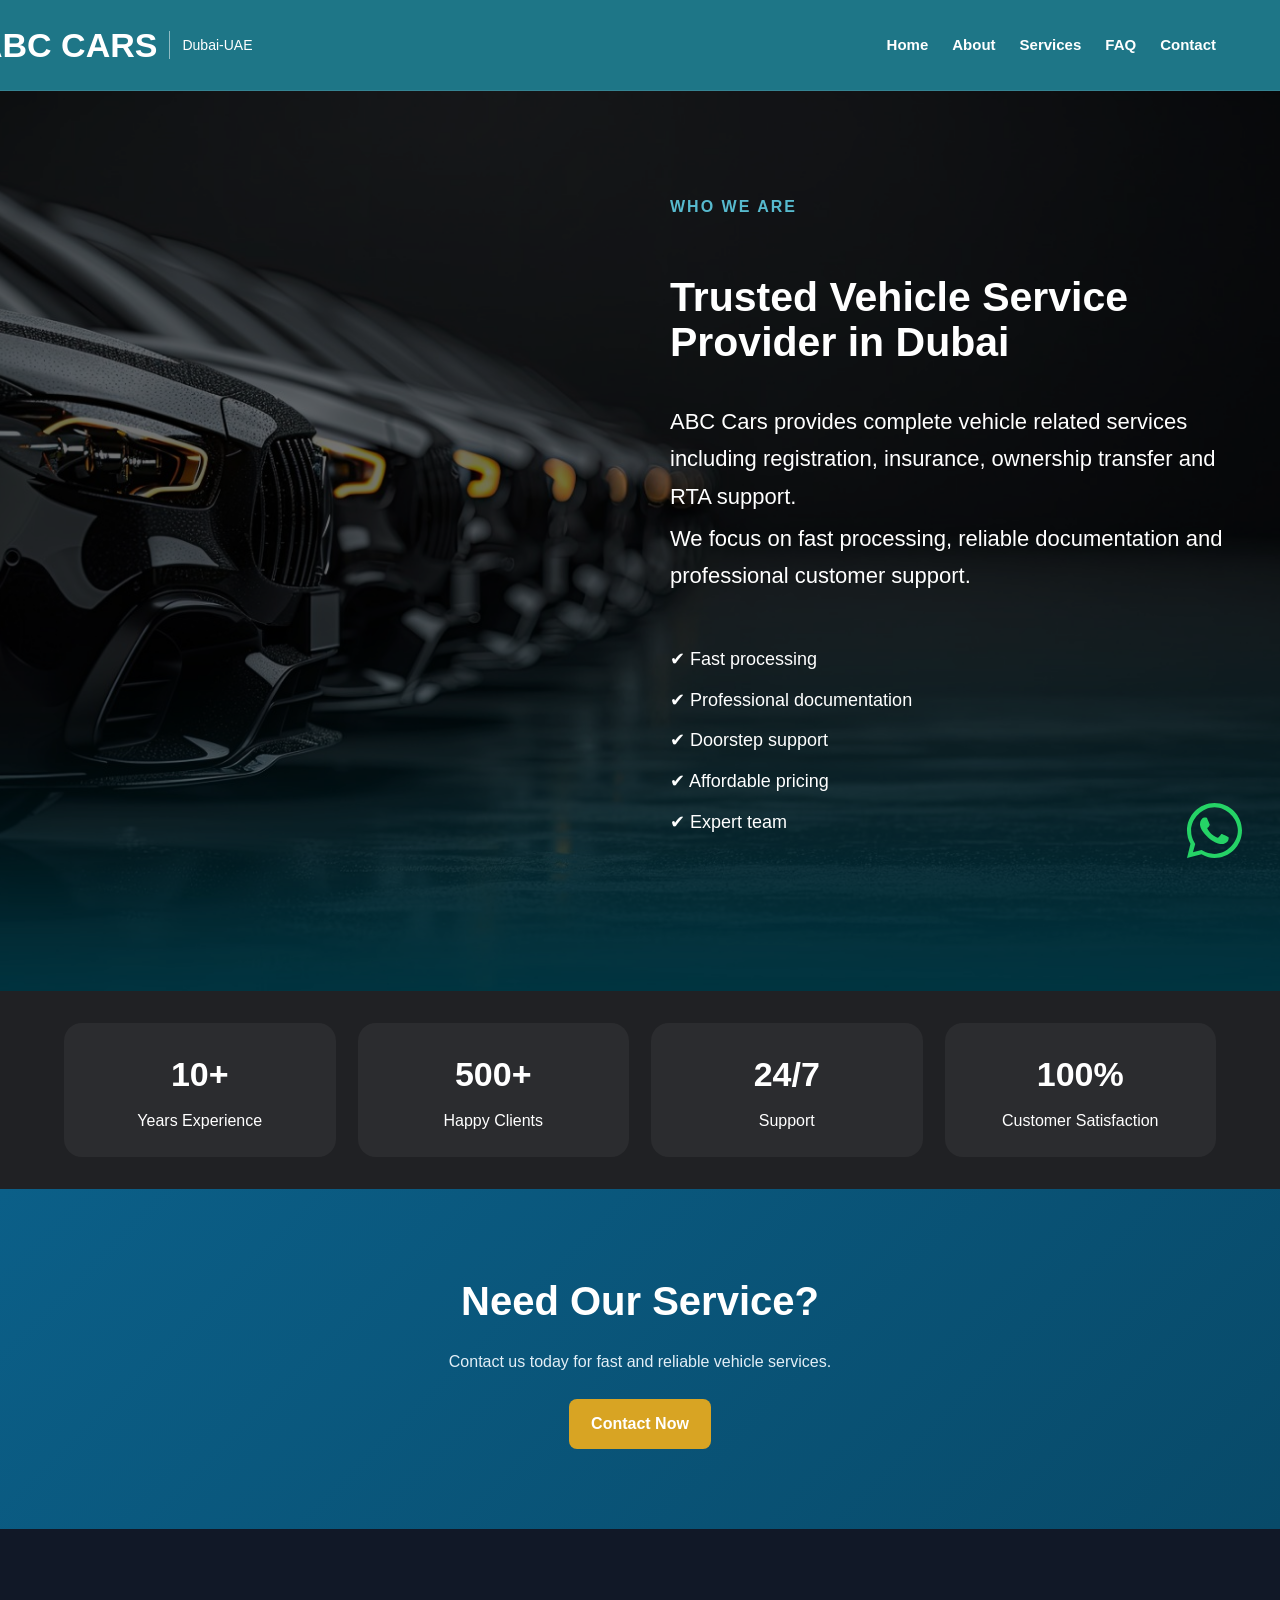
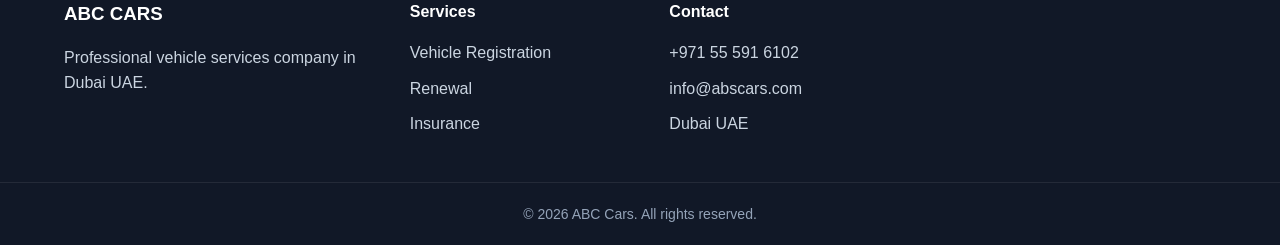
==== commit fab42847: "Update about.html" ====
--- a/about.html
+++ b/about.html
@@ -15,12 +15,14 @@
   <div class="container nav-wrap">
 
     <div class="logo">
-      <img src="images/ABC Cars Lgo-01-02.png">
-      <div class="logo-text">
-        <h2>ABC CARS</h2>
-        <p>Dubai-UAE</p>
-      </div>
-    </div>
+  <img src="images/ABC Cars Lgo-01-02.png" alt="Logo">
+
+  <div class="logo-text">
+    <h2>ABC CARS</h2>
+    <span class="divider"></span>
+    <p>Dubai-UAE</p>
+  </div>
+</div>
 
     <button class="hamburger" id="menuBtn">☰</button>
 
@@ -142,13 +144,12 @@
 
 <!-- WHATSAPP -->
 
-<a href="https://wa.me/971555916102" class="whatsapp-float" target="_blank">
+<a href="https://wa.me/971555916102?text=Hi%20ABC%20Cars,%20I%20need%20your%20service"
+   class="whatsapp-float"
+   target="_blank">
 
-  <span class="wa-tooltip">Get in touch</span>
-
-  <svg class="wa-icon" viewBox="0 0 24 24">
-    <path fill="#25D366"
-      d="M12 2C6.48 2 2 6.26 2 11.52c0 1.86.54 3.59 1.48 5.07L2 22l5.62-1.45c1.39.74 2.98 1.13 4.38 1.13 5.52 0 10-4.26 10-9.52S17.52 2 12 2zm0 17.27c-1.24 0-2.46-.33-3.52-.95l-.25-.15-3.34.86.89-3.14-.16-.26c-.68-1.08-1.04-2.32-1.04-3.61 0-3.86 3.3-7 7.36-7s7.36 3.14 7.36 7-3.3 7-7.36 7zm4.1-5.17c-.23-.11-1.37-.67-1.58-.75-.21-.08-.36-.11-.52.11-.15.22-.6.75-.74.9-.14.15-.27.17-.5.06-.23-.11-.98-.36-1.86-1.14-.69-.62-1.16-1.38-1.29-1.61-.13-.23-.01-.36.1-.47.1-.1.23-.25.34-.38.11-.13.15-.23.23-.38.08-.15.04-.28-.02-.39-.06-.11-.52-1.25-.71-1.71-.19-.45-.38-.39-.52-.4h-.44c-.15 0-.39.06-.59.28-.2.22-.77.75-.77 1.82s.79 2.11.9 2.26c.11.15 1.55 2.36 3.76 3.31.53.23.94.36 1.26.46.53.17 1.01.15 1.39.09.42-.06 1.37-.56 1.56-1.1.19-.54.19-1 .13-1.1-.06-.09-.21-.15-.44-.26z"/>
+  <svg class="wa-icon" viewBox="0 0 32 32">
+    <path fill="#25D366" d="M16 0C7.163 0 0 7.163 0 16c0 2.823.737 5.471 2.027 7.777L0 32l8.43-2.212A15.92 15.92 0 0 0 16 32c8.837 0 16-7.163 16-16S24.837 0 16 0zm0 29.6c-2.496 0-4.92-.668-7.03-1.93l-.503-.3-5.003 1.312 1.334-4.87-.327-.51A13.55 13.55 0 0 1 2.4 16C2.4 8.94 8.94 2.4 16 2.4S29.6 8.94 29.6 16 23.06 29.6 16 29.6zm7.49-10.15c-.41-.205-2.43-1.2-2.81-1.34-.38-.14-.66-.205-.94.205-.28.41-1.08 1.34-1.32 1.62-.24.28-.48.31-.89.105-.41-.205-1.73-.64-3.3-2.04-1.22-1.09-2.04-2.43-2.28-2.84-.24-.41-.025-.63.18-.835.185-.185.41-.48.615-.72.205-.24.27-.41.41-.685.14-.28.07-.515-.035-.72-.105-.205-.94-2.265-1.285-3.1-.335-.805-.675-.695-.94-.71l-.8-.015c-.28 0-.72.105-1.095.515-.375.41-1.44 1.41-1.44 3.435 0 2.025 1.475 3.98 1.68 4.255.205.275 2.9 4.425 7.02 6.205.98.425 1.745.68 2.34.87.98.31 1.87.265 2.57.16.785-.12 2.43-.99 2.775-1.95.345-.96.345-1.785.24-1.95-.105-.165-.38-.27-.79-.475z"/>
   </svg>
 
 </a>
--- a/style.css
+++ b/style.css
@@ -241,7 +241,7 @@
   padding: 0 0 40px;   /* ✅ remove top padding */
   padding-left: 60px;
 
-  background: url("images/WhatsApp Image 2026-04-08 at 10.27.43 PM.jpeg") center/cover no-repeat;
+  background: url("images/new\ bg.jpeg") center/cover no-repeat;
 }
 
 /* content */
@@ -498,87 +498,222 @@
 .about-hero-section {
   position: relative;
   height: 100vh;
-  background: url("images/WhatsApp Image 2026-04-08 at 10.27.43 PM.jpeg") center/cover no-repeat;
+  background: url("images/about bg.jpeg") center/cover no-repeat;
   color: #fff;
 }
 
-/* OVERLAY (IMPORTANT) */
+/* OVERLAY */
 .about-overlay {
   position: absolute;
-  width: 100%;
-  height: 100%;
-  top: 0;
-  left: 0;
-  background: rgba(0, 0, 0, 0.6); /* makes text readable */
+  inset: 0;
+  background: rgba(0,0,0,0.55);
 
   display: flex;
   align-items: center;
+  justify-content: flex-end;   /* move content right side */
 }
 
 /* WRAPPER */
 .about-wrapper {
-  position: relative;
-  z-index: 2;
+  width: 100%;
   display: flex;
-  width: 100%;
+  justify-content: flex-end;   /* right align */
+  padding: 0 -22%;
 }
 
 /* CONTENT */
 .about-content {
-  max-width: 520px;
-  margin-right: 60px;
-  text-align: left;
-}
-.about-title {
+  max-width: 560px;
+  text-align: left;           /* opposite of home */
+}
+
+/* SMALL TAG */
+/* Move section-tag to top-left */
+
+.section-tag{
+  color: #57bace;
+  letter-spacing: 2px;
+  font-size: 16px;
+  font-weight: 600;
+
+  display: block;
+  margin-bottom: 15px;
+ 
+
+  transform: translateY(-40px); /* move upward */
+}
+
+/* MAIN TITLE */
+.section-title {
+  
+  font-size: 41px;            /* same premium big style */
+  font-weight: 800;
+  line-height: 1.1;
+  margin: 10px 0 38px;   /* less top margin */
+  color: #504a4a;
+
+  transform: translateY(-0px); /* move up */
+}
+.about-title{
+    font-size: 41px;            /* same premium big style */
+  font-weight: 800;
+  line-height: 1.1;
+  margin: 10px 0 38px;   /* less top margin */
   color: #ffffff;
-  font-size: 40px;
-  line-height: 1.3;
-}
-/* TEXT STYLING */
-.section-tag {
-  color:#1E7687;
-  letter-spacing: 2px;
-  font-size: 14px;
-}
-
-.section-title {
-  font-size: 40px;
-  margin: 15px 0;
-  line-height: 1.3;
-}
-
+
+  transform: translateY(-0px); /* move up */
+}
+
+/* TEXT */
 .about-content p {
-  color: #ffffff;
-  margin-bottom: 2px;
+  font-size: 22px;
   line-height: 1.7;
+  color: #fff;
+  margin-bottom: 5px;
 }
 
 /* LIST */
 .about-list {
-  margin-top: 20px;
+  margin-top: 50px;
+  list-style: none;
 }
 
 .about-list li {
-  margin-bottom: 10px;
+  margin-bottom: 12px;
+  font-size: 18px;
   color: #fff;
 }
 
-/* REMOVE UNUSED (IMPORTANT) */
-/* DELETE these from your code:
-.about-grid {}
-.about-image {}
-*/
-
-/* MOBILE FIX */
-@media (max-width: 768px) {
-  .about-wrapper {
+/* ===============================
+   ABOUT SECTION RESPONSIVE
+   ADD BELOW YOUR CURRENT CSS
+================================= */
+
+/* Tablet */
+@media (max-width:1024px){
+
+  .about-hero-section{
+    height: auto;
+    min-height: 100vh;
+    background-position: center;
+  }
+
+  .about-overlay{
     justify-content: center;
-    padding: 0 20px;
-  }
-
-  .about-content {
-    margin-right: 0;
-    text-align: center;
+    padding: 120px 40px 80px;
+  }
+
+  .about-wrapper{
+    justify-content: center;
+    padding: 0;
+  }
+
+  .about-content{
+    max-width: 700px;
+    text-align: left;
+  }
+
+  .section-tag{
+    font-size: 18px;
+    transform: translateY(0);
+    margin-bottom: 18px;
+  }
+
+  .about-title,
+  .section-title{
+    font-size: 52px;
+    line-height: 1.15;
+    margin: 0 0 25px;
+  }
+
+  .about-content p{
+    font-size: 22px;
+    line-height: 1.7;
+    margin-bottom: 15px;
+  }
+
+  .about-list{
+    margin-top: 30px;
+  }
+
+  .about-list li{
+    font-size: 20px;
+    margin-bottom: 14px;
+  }
+}
+
+
+/* Mobile */
+@media (max-width:768px){
+
+  /* More height for About Hero */
+
+.about-hero-section{
+  min-height: 120vh;   /* bigger than full screen */
+  height: auto;
+}
+
+  .about-overlay{
+    background: rgba(0, 0, 0, 0.65) !important; /* dark layer */
+    padding: 110px 25px 60px;
+  }
+
+  .about-content{
+    max-width: 100%;
+  }
+
+  .section-tag{
+    font-size: 16px;
+    letter-spacing: 1px;
+    margin-bottom: 12px;
+  }
+
+  .about-title,
+  .section-title{
+    font-size: 36px;
+    line-height: 1.2;
+    margin-bottom: 18px;
+  }
+
+  .about-content p{
+    font-size: 17px;
+    line-height: 1.7;
+    margin-bottom: 12px;
+  }
+
+  .about-list{
+    margin-top: 22px;
+  }
+
+  .about-list li{
+    font-size: 16px;
+    margin-bottom: 10px;
+  }
+}
+
+
+/* Small Mobile */
+@media (max-width:480px){
+
+  .about-overlay{
+    padding: 95px 18px 50px;
+  }
+
+  .section-tag{
+    font-size: 13px;
+  }
+
+  .about-title,
+  .section-title{
+    font-size: 28px;
+  }
+
+  .about-content p{
+    font-size: 15px;
+  }
+
+  .about-list li{
+    font-size: 14px;
   }
 }
 /* STATS */
@@ -1222,10 +1357,12 @@
 
   /* HERO BACKGROUND WIDTH FIX */
   .hero {
+    background-position: 70% center;
     margin-top: 0;
     padding: 10px 15px 90px;
      /* show more width */
   }
+  
 
   /* CONTENT */
   .hero-content h1 {
@@ -1236,21 +1373,22 @@
   .hero-subtext {
     font-size: 11px;
     margin-bottom: 162px;
+      max-width: 213px;
     color: #fff;
     text-shadow: 0 3px 12px rgba(0, 0, 0, 0.45);
   }
 /* BUTTONS SMALL + ONE LINE */
-.hero-buttons {
-  display: flex;
-  flex-direction: row;
-  justify-content: center;
-  align-items: center;
-  gap: 8px;
-  flex-wrap: nowrap; /* FORCE single line */
-  width: 50%;
-  margin-left: 13px;
-  margin-bottom: -18px;
-}
+    .hero-buttons {
+        display: flex;
+        flex-direction: row;
+        justify-content: center;
+        align-items: center;
+        gap: 9px;
+        flex-wrap: nowrap;
+        width: 61%;
+        margin-left: 27px;
+        margin-bottom: -18px;
+    }
 
 .hero-badge {
   display: inline-block;
@@ -1296,17 +1434,16 @@
   }
 
   /* 🔥 ICONS SMALL + CLEAN */
-.hero-icons {
-  position: absolute;   /* ✅ sticks inside hero */
-  top: 35px;           /* same as desktop */
-  right: 15px;
-
-  display: flex;
-  flex-direction: column;
-  gap: 35px;
-
-  z-index: 10;
-}
+ .hero-icons {
+    position: static;   /* 🔥 remove absolute ONLY on mobile */
+
+    display: flex;
+    justify-content: center;   /* center below buttons */
+    flex-direction: row;       /* horizontal */
+    gap: 20px;
+margin-bottom: -35px;
+    margin-top: 360px;
+  }
 
 /* KEEP SAME SIZE AS DESKTOP */
 .hero-icon,
@@ -1387,52 +1524,49 @@
 
 @media (max-width: 768px) {
 
-  /* FOOTER */
   .footer {
-    padding-top: 40px;
+    padding-top: 25px;   /* tighter */
+    text-align: left;    /* better for columns */
+  }
+
+  .footer-grid {
+    display: grid;
+    grid-template-columns: 1fr 1fr;  /* 👈 2 columns */
+    gap: 12px;   /* reduced gap */
+    padding-bottom: 10px;
+  }
+
+  /* OPTIONAL: Make first section full width (logo/about) */
+  .footer-grid > :first-child {
+    grid-column: span 2;
+  }
+.footer h3 {
     text-align: center;
-  }
-
-  /* GRID */
-  .footer-grid {
-    grid-template-columns: 1fr;
-    gap: 16px;   /* tighter spacing */
-    padding-bottom: 18px;
-  }
-
-  /* HEADINGS SMALLER */
-  .footer h3 {
-    font-size: 16px;
-    margin-bottom: 8px;
-  }
-
+}
+  /* TEXT SIZE */
+  .footer h3,
   .footer h4 {
-    font-size: 15px;
-    margin-bottom: 8px;
-  }
-
-  /* TEXT SMALL + TIGHT */
+    font-size: 14px;
+    margin-bottom: 6px;
+  }
+
   .footer p,
   .footer li {
-    font-size: 13px;
-    margin-bottom: 6px;
-    line-height: 1.4;
-  }
-
-  /* LINKS CLEAN */
-  .footer-links {
-    padding: 0;
-  }
-
+    font-size: 14px;
+    margin-bottom: 4px;
+    line-height: 1.3;
+  }
+
+  /* REMOVE EXTRA SPACE */
   .footer-links li {
-    margin-bottom: 6px;
-  }
-
-  /* FOOTER BOTTOM */
+    margin-bottom: 4px;
+  }
+
   .footer-bottom {
-    font-size: 11px;
-    padding: 12px 8px;
-  }
+    font-size: 10px;
+    padding: 8px;
+  }
+
 }
 
 
@@ -1440,36 +1574,6 @@
 
 /* ================= ABOUT HERO RESPONSIVE ================= */
 
-/* BASE */
-@media (max-width: 768px) {
-
-  .about-hero-section {
-    padding: 70px 15px 90px;   /* same spacing as home hero */
-    min-height: auto;
-  }
-
-  .about-overlay {
-    align-items: center;   /* vertical center like hero */
-  }
-
-  .about-wrapper {
-    justify-content: flex-start; /* left aligned like home */
-  }
-
-  .about-content {
-    max-width: 100%;
-  }
-
-  .about-title {
-    font-size: 28px;      /* match home hero */
-    line-height: 1.2;
-  }
-
-  .about-content p {
-    font-size: 13px;
-  }
-
-}
 
 
 @media (max-width: 480px) {
@@ -1513,11 +1617,11 @@
     min-height: 71vh;   /* 🔥 reduce height */
     height: auto;       /* override 100vh */
     
-    padding: 20px 15px 40px;  /* reduce top & bottom space */
+    padding: 20px 15px 50px;  /* reduce top & bottom space */
   }
 
  .about-overlay {
-  background: none !important;
+    background: rgba(0, 0, 0, 0.65) !important; /* dark layer */
 }
 
   .about-wrapper {
@@ -1546,6 +1650,7 @@
   }
 
   .about-list {
+    color: #102241;
     margin-top: 18px;
   }
 
@@ -1562,7 +1667,7 @@
   }
     .about-hero-section {
      /* ⬅️ compact hero */
-    padding: 10px 15px 90px;
+    padding: 20px 15px 90px;
  
   }
 
@@ -1705,11 +1810,12 @@
 @media (min-width: 400px) and (max-width: 430px) {
 
   .about-hero-section {
-    min-height: 50vh;
+    min-height: 87vh;
     padding: 40px 15px;   /* same as iPhone SE */
   }
 
   .about-content {
+    margin-bottom: 100px;
     text-align: left;
     max-width: 100%;
   }
@@ -1726,7 +1832,7 @@
   }
 
   .about-content p {
-    font-size: 15px;
+    font-size: 13px;
   }
 
   .about-list li {
@@ -1774,10 +1880,11 @@
   }
 
   .section-tag {
-    font-size: 12px;
+    font-size: 16px;
     margin-bottom: 6px;
     display: block;
   }
+  
 
   .section-padding {
     padding: 20px 0;
@@ -1890,7 +1997,7 @@
   .wa-icon {
     width: 50px;   /* 👈 bigger icon */
     height: 50px;
-    margin-bottom: 10px;
+    margin-bottom: 2px;
   }
 
   .whatsapp-float {
@@ -1952,9 +2059,14 @@
   /* 🔥 FIX WIDTH ISSUE (important for iPhone SE & XR) */
   .container {
     margin-top: 5px;
-    width: 92%;
+    width: 91%;
     margin-bottom: 0px;
   }
+  .hero-content {
+    margin-left: -6px;
+    max-width: 600px;
+    color: #fff;
+}
 
   .contact-info,
   .contact-form {
@@ -2031,3 +2143,339 @@
 
 
 
+.navbar.sticky{
+background:#1E7687;
+box-shadow:0 10px 25px rgba(0,0,0,.12);
+}
+
+.service-card,
+.stat-box,
+.faq-item,
+.contact-info,
+.contact-form{
+opacity:0;
+transform:translateY(40px);
+transition:all .8s ease;
+}
+
+.hero-content{
+transition:all 1s ease;
+}
+
+
+body{
+font-family:'Poppins',sans-serif;
+}
+
+
+/* PREMIUM WHITE CARD HOVER EFFECT */
+
+.service-card,
+.stat-box,
+.testimonial-card,
+.why-card,
+.contact-form,
+.contact-info,
+.faq-item {
+  background: #ffffff;
+  transition: all 0.4s ease;
+  cursor: pointer;
+}
+
+/* HOVER EFFECT */
+.service-card:hover,
+.stat-box:hover,
+.testimonial-card:hover,
+.why-card:hover,
+.contact-form:hover,
+.contact-info:hover,
+.faq-item:hover {
+  background: linear-gradient(135deg, #1E7687, #0b5f88);
+  color: #ffffff;
+  transform: translateY(-15px) scale(1.08);
+  box-shadow: 0 25px 55px rgba(0,0,0,0.22);
+}
+
+/* TEXT WHITE ON HOVER */
+.service-card:hover h3,
+.service-card:hover p,
+.stat-box:hover h3,
+.stat-box:hover p,
+.testimonial-card:hover h4,
+.testimonial-card:hover p,
+.why-card:hover h3,
+.why-card:hover p,
+.contact-form:hover h3,
+.contact-info:hover h3,
+.contact-info:hover p,
+.faq-item:hover button,
+.faq-item:hover .faq-answer {
+  color: #ffffff;
+}
+
+/* ICON CHANGE */
+.service-card:hover .service-icon {
+  background: #ffffff;
+  color: #1E7687;
+  transform: scale(1.15);
+}
+
+/* GOLD BORDER TOP */
+.service-card,
+.stat-box,
+.testimonial-card,
+.why-card {
+  position: relative;
+  overflow: hidden;
+}
+
+.service-card::before,
+.stat-box::before,
+.testimonial-card::before,
+.why-card::before {
+  content: "";
+  position: absolute;
+  top: 0;
+  left: -100%;
+  width: 100%;
+  height: 4px;
+  background: #d8a423;
+  transition: 0.4s ease;
+}
+
+.service-card:hover::before,
+.stat-box:hover::before,
+.testimonial-card:hover::before,
+.why-card:hover::before {
+  left: 0;
+}
+
+
+/* READ MORE WHITE ON CARD HOVER */
+
+.service-card a {
+  color: #0b5f88;
+  font-weight: 700;
+  transition: 0.3s ease;
+}
+
+.service-card:hover a {
+  color: #ffffff;
+}
+
+
+/* REMOVE HOVER EFFECT FROM STATS BOX */
+
+.stat-box,
+.stat-box:hover {
+  background: rgba(255,255,255,0.05);
+  transform: none !important;
+  box-shadow: none !important;
+  color: inherit;
+}
+
+.stat-box h3,
+.stat-box p,
+.stat-box:hover h3,
+.stat-box:hover p {
+  color: inherit !important;
+}
+
+/* remove top border animation */
+.stat-box::before {
+  display: none !important;
+}
+
+/* FAQ QUESTION NORMAL ON HOVER */
+.faq-item:hover .faq-question {
+  color: #1f2937 !important;
+  background: #ffffff;
+}
+
+/* SHOW ANSWER WHEN CLICKED */
+.faq-item.active .faq-answer {
+  display: block;
+  background: #ffffff;
+  color: #000000 !important;
+  padding: 0 22px 20px;
+}
+
+/* KEEP ANSWER BLACK EVEN ON HOVER */
+.faq-item:hover .faq-answer {
+  color: #000000 !important;
+  background: #ffffff;
+}
+
+
+/* RESTORE ORIGINAL COLOR THEME + KEEP CONTACT NORMAL */
+
+/* CONTACT SECTION ORIGINAL COLORS */
+.contact-info {
+  background: var(--dark) !important;
+  color: var(--white) !important;
+}
+
+.contact-info h3,
+.contact-info p,
+.contact-card p {
+  color: var(--white) !important;
+}
+
+.contact-form {
+  background: var(--white) !important;
+  color: #111827 !important;
+  border: none !important;
+}
+
+/* REMOVE EXTRA CARD COLORS */
+.service-card:hover,
+.testimonial-card:hover,
+.why-card:hover,
+.faq-item:hover {
+  background: #ffffff !important;
+}
+
+/* KEEP ORIGINAL TEXT COLORS */
+.service-card:hover h3,
+.service-card:hover p,
+.testimonial-card:hover h4,
+.testimonial-card:hover p,
+.why-card:hover h3,
+.why-card:hover p {
+  color: inherit !important;
+}
+
+/* CONTACT NO HOVER */
+.contact-info:hover,
+.contact-form:hover {
+  transform: none !important;
+  box-shadow: var(--shadow) !important;
+}
+
+
+/* PROFESSIONAL HOVER EFFECT - CONTACT ONLY */
+/* No color change */
+
+.contact-info,
+.contact-form {
+  transition: all 0.35s ease;
+  cursor: pointer;
+}
+
+.contact-info:hover,
+.contact-form:hover {
+  transform: translateY(-8px) scale(1.01);
+  box-shadow: 0 24px 50px rgba(0,0,0,0.14);
+}
+
+/* subtle input focus enhancement */
+.contact-form:hover .form-group input,
+.contact-form:hover .form-group select,
+.contact-form:hover .form-group textarea {
+  border-color: #e5e7eb;
+}
+
+/* 3D PREMIUM HOVER - CONTACT CARDS */
+
+.contact-info,
+.contact-form {
+  position: relative;
+  transform-style: preserve-3d;
+  transition: transform 0.4s ease, box-shadow 0.4s ease;
+  cursor: pointer;
+  overflow: hidden;
+}
+
+/* 3D Hover */
+.contact-info:hover,
+.contact-form:hover {
+  transform: perspective(1000px) rotateX(6deg) rotateY(-6deg) translateY(-10px);
+  box-shadow:
+    0 30px 60px rgba(0,0,0,0.18),
+    0 12px 24px rgba(0,0,0,0.10);
+}
+
+.contact-info:hover::before,
+.contact-form:hover::before {
+  left: 130%;
+}
+
+/* Inner depth */
+.contact-info:hover,
+.contact-form:hover {
+  filter: brightness(1.03);
+}
+
+/* SERVICE CARD - FULL BACKGROUND COLOR CHANGE ON HOVER */
+
+.service-card {
+  background: #ffffff;
+  position: relative;
+  overflow: hidden;
+  transition: all 0.4s ease;
+  cursor: pointer;
+}
+
+/* FULL CARD BACKGROUND CHANGE */
+.service-card:hover {
+  background: linear-gradient(135deg, #1E7687, #0b5f88) !important;
+  border-color: transparent;
+  transform: perspective(1000px) rotateX(5deg) rotateY(-5deg) translateY(-12px);
+  box-shadow:
+    0 30px 60px rgba(0,0,0,0.18),
+    0 15px 30px rgba(0,0,0,0.12);
+}
+
+/* TEXT WHITE */
+.service-card:hover h3,
+.service-card:hover p,
+.service-card:hover a {
+  color: #ffffff !important;
+}
+
+/* ICON WHITE BOX */
+.service-card:hover .service-icon {
+  background: #ffffff;
+  color: #1E7687;
+  transform: scale(1.12);
+}
+
+/* GOLD TOP LINE */
+.service-card::before {
+  content: "";
+  position: absolute;
+  top: 0;
+  left: -100%;
+  width: 100%;
+  height: 4px;
+  background: #d8a423;
+  transition: 0.4s ease;
+}
+
+.service-card:hover::before {
+  left: 0;
+}
+
+
+/* Show FAQ + Contact normally */
+.faq-item,
+.contact-info,
+.contact-form,
+.contact-section,
+.faq-section {
+  opacity: 1 !important;
+  transform: translateY(0) !important;
+  visibility: visible !important;
+}
+
+
+@media (max-width:768px){
+
+  .services-page .section-tag{
+    font-size: 16px;
+    margin-bottom: 5px;
+    display: block;
+    margin-top: -10px;
+  }
+
+}
